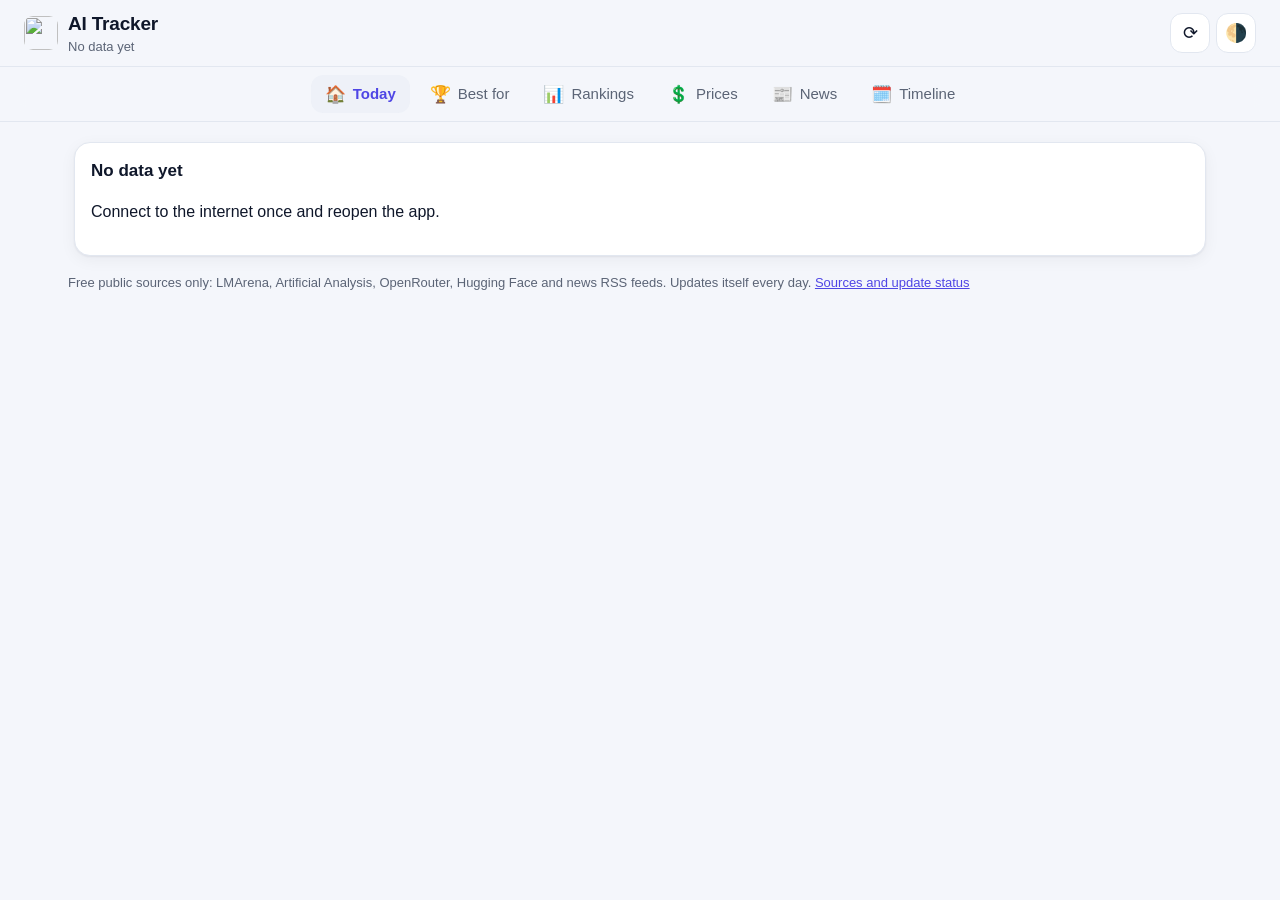
==== index.html @ 196c412e "Add the AI tracker app" ====
<!doctype html>
<html lang="en">
<head>
<meta charset="utf-8">
<meta name="viewport" content="width=device-width, initial-scale=1, viewport-fit=cover">
<title>AI Tracker: best AI models, rankings, prices and news</title>
<meta name="description" content="Which AI models exist, the best one for each job, leaderboards, prices and news. Updates itself every day.">
<meta name="theme-color" content="#0b1220" media="(prefers-color-scheme: dark)">
<meta name="theme-color" content="#f5f7fb" media="(prefers-color-scheme: light)">
<meta name="apple-mobile-web-app-capable" content="yes">
<meta name="mobile-web-app-capable" content="yes">
<meta name="apple-mobile-web-app-status-bar-style" content="black-translucent">
<meta name="apple-mobile-web-app-title" content="AI Tracker">
<link rel="manifest" href="manifest.webmanifest">
<link rel="icon" type="image/png" sizes="192x192" href="icons/icon-192.png">
<link rel="apple-touch-icon" href="icons/icon-180.png">
<link rel="stylesheet" href="app.css">
</head>
<body>
<a class="skip" href="#main">Skip to content</a>
<header class="top">
  <div class="brand">
    <img src="icons/icon-192.png" alt="" width="34" height="34">
    <div>
      <h1>AI Tracker</h1>
      <p class="stamp" id="stamp" aria-live="polite">Loading…</p>
    </div>
  </div>
  <div class="actions">
    <button id="refresh" class="icon-btn" type="button" aria-label="Check for new data" title="Check for new data">⟳</button>
    <button id="theme" class="icon-btn" type="button" aria-label="Switch light or dark" title="Light / dark">🌗</button>
  </div>
</header>
<nav class="tabs" id="tabs" aria-label="Sections">
  <button type="button" data-tab="today" aria-current="page"><span class="ti">🏠</span><span>Today</span></button>
  <button type="button" data-tab="best"><span class="ti">🏆</span><span>Best for</span></button>
  <button type="button" data-tab="ranks"><span class="ti">📊</span><span>Rankings</span></button>
  <button type="button" data-tab="prices"><span class="ti">💲</span><span>Prices</span></button>
  <button type="button" data-tab="news"><span class="ti">📰</span><span>News</span></button>
  <button type="button" data-tab="timeline"><span class="ti">🗓️</span><span>Timeline</span></button>
</nav>
<main id="main" tabindex="-1">
  <section id="view" class="view"><p class="muted pad">Loading…</p></section>
</main>
<footer class="foot">
  <p>Free public sources only: LMArena, Artificial Analysis, OpenRouter, Hugging Face and news RSS feeds. Updates itself every day. <button type="button" class="linkish" data-tab="sources">Sources and update status</button></p>
</footer>
<div id="offline" class="offline" hidden>Offline. Showing the last saved copy.</div>
<script src="data/data.js"></script>
<script src="app.js"></script>
</body>
</html>
---- app.css ----
:root{
  --bg:#f4f6fb;--card:#ffffff;--card2:#f0f3f9;--text:#0f172a;--muted:#5b6476;--line:#e2e7f0;
  --accent:#4f46e5;--accent2:#0ea5a4;--good:#15803d;--warn:#b45309;--bar:#c7d2fe;--chip:#eef1f8;
  --shadow:0 1px 2px rgba(15,23,42,.06),0 4px 16px rgba(15,23,42,.05);
  --radius:16px;--navh:64px;
}
:root[data-theme="dark"]{
  --bg:#0b1220;--card:#121a2b;--card2:#18223a;--text:#e8edf7;--muted:#9aa6bf;--line:#243049;
  --accent:#8b8cff;--accent2:#2dd4bf;--good:#4ade80;--warn:#fbbf24;--bar:#3b3f8f;--chip:#1c2742;
  --shadow:0 1px 2px rgba(0,0,0,.3);
}
@media (prefers-color-scheme: dark){
  :root:not([data-theme="light"]){
    --bg:#0b1220;--card:#121a2b;--card2:#18223a;--text:#e8edf7;--muted:#9aa6bf;--line:#243049;
    --accent:#8b8cff;--accent2:#2dd4bf;--good:#4ade80;--warn:#fbbf24;--bar:#3b3f8f;--chip:#1c2742;
    --shadow:0 1px 2px rgba(0,0,0,.3);
  }
}
*{box-sizing:border-box}
html{-webkit-text-size-adjust:100%}
body{margin:0;background:var(--bg);color:var(--text);font:16px/1.45 -apple-system,BlinkMacSystemFont,"Segoe UI",Roboto,"Helvetica Neue",Arial,sans-serif;
  padding-bottom:calc(var(--navh) + env(safe-area-inset-bottom) + 12px)}
a{color:var(--accent);text-decoration:none}
a:hover{text-decoration:underline}
button{font:inherit;color:inherit}
:focus-visible{outline:3px solid var(--accent);outline-offset:2px;border-radius:8px}
.skip{position:absolute;left:-999px;top:0}
.skip:focus{left:8px;top:8px;background:var(--card);padding:8px 12px;z-index:50}
.muted{color:var(--muted)}
.pad{padding:16px}
.top{position:sticky;top:0;z-index:20;display:flex;align-items:center;justify-content:space-between;gap:12px;
  padding:calc(10px + env(safe-area-inset-top)) 16px 10px;background:color-mix(in srgb,var(--bg) 88%,transparent);
  backdrop-filter:saturate(1.4) blur(12px);-webkit-backdrop-filter:saturate(1.4) blur(12px);border-bottom:1px solid var(--line)}
.brand{display:flex;align-items:center;gap:10px;min-width:0}
.brand img{border-radius:9px;flex:none}
.brand h1{font-size:19px;margin:0;letter-spacing:-.01em}
.stamp{margin:0;font-size:13px;color:var(--muted);white-space:nowrap;overflow:hidden;text-overflow:ellipsis}
.stamp .dot{display:inline-block;width:8px;height:8px;border-radius:50%;background:var(--good);margin-right:6px;vertical-align:1px}
.stamp .dot.old{background:var(--warn)}
.actions{display:flex;gap:6px}
.icon-btn{width:40px;height:40px;border-radius:12px;border:1px solid var(--line);background:var(--card);cursor:pointer;font-size:18px}
.icon-btn.spin{animation:spin 1s linear infinite}
@keyframes spin{to{transform:rotate(360deg)}}
.tabs{position:fixed;left:0;right:0;bottom:0;z-index:30;display:grid;grid-template-columns:repeat(6,1fr);
  background:var(--card);border-top:1px solid var(--line);padding:4px 4px calc(4px + env(safe-area-inset-bottom))}
.tabs button{border:0;background:none;display:flex;flex-direction:column;align-items:center;gap:2px;padding:6px 2px;border-radius:12px;
  font-size:11px;color:var(--muted);cursor:pointer;min-height:52px}
.tabs .ti{font-size:20px;line-height:1}
.tabs button[aria-current="page"]{color:var(--accent);background:var(--chip);font-weight:600}
main{max-width:1180px;margin:0 auto;padding:14px 14px 0}
main:focus{outline:none}
.view h2{font-size:22px;margin:6px 2px 4px;letter-spacing:-.01em}
.view .sub{margin:0 2px 14px;color:var(--muted);font-size:14px}
.grid{display:grid;gap:14px;grid-template-columns:1fr}
.card{background:var(--card);border:1px solid var(--line);border-radius:var(--radius);padding:16px;box-shadow:var(--shadow);min-width:0}
.card h3{margin:0 0 10px;font-size:17px}
.card .meta{font-size:12.5px;color:var(--muted);margin-top:10px}
.hero{background:linear-gradient(135deg,color-mix(in srgb,var(--accent) 16%,var(--card)),color-mix(in srgb,var(--accent2) 12%,var(--card)));}
.hero h3{font-size:19px}
.wk{list-style:none;margin:0;padding:0;display:grid;gap:10px}
.wk li{display:flex;gap:10px;align-items:flex-start}
.wk .tag{flex:none;font-size:11px;font-weight:700;text-transform:uppercase;letter-spacing:.04em;padding:3px 7px;border-radius:999px;background:var(--chip);color:var(--muted);margin-top:2px;min-width:52px;text-align:center}
.wk .tag.new{background:color-mix(in srgb,var(--accent2) 22%,var(--card));color:var(--text)}
.wk .tag.rank{background:color-mix(in srgb,var(--warn) 25%,var(--card));color:var(--text)}
.wk .tag.lead{background:color-mix(in srgb,var(--accent) 22%,var(--card));color:var(--text)}
.wk .d{color:var(--muted);font-size:12.5px;white-space:nowrap}
.pick{display:flex;flex-direction:column;gap:6px}
.pick .lab{font-size:13px;color:var(--muted);text-transform:uppercase;letter-spacing:.04em;font-weight:600}
.pick .name{font-size:21px;font-weight:700;letter-spacing:-.01em;line-height:1.2}
.pick .who{font-size:13px;color:var(--muted)}
.pick .why{font-size:14.5px}
.pill{display:inline-block;font-size:11.5px;font-weight:600;padding:2px 8px;border-radius:999px;background:var(--chip);color:var(--muted);vertical-align:2px;margin-left:6px}
.pill.close{background:color-mix(in srgb,var(--warn) 22%,var(--card));color:var(--text)}
.pill.open{background:color-mix(in srgb,var(--good) 20%,var(--card));color:var(--text)}
.ru{margin:6px 0 0;padding:0;list-style:none;font-size:14px;border-top:1px dashed var(--line);padding-top:8px}
.ru li{display:flex;justify-content:space-between;gap:10px;padding:2px 0}
.ru li span:last-child{color:var(--muted);white-space:nowrap}
.mini{display:grid;gap:8px;grid-template-columns:1fr}
.mini a,.mini div.m{display:flex;align-items:center;gap:10px;padding:10px 12px;border-radius:12px;background:var(--card2);color:var(--text)}
.mini .e{font-size:20px;flex:none}
.mini .l{font-size:12.5px;color:var(--muted)}
.mini .n{font-weight:650}
.chips{display:flex;gap:8px;overflow-x:auto;padding:2px 2px 12px;scrollbar-width:none;-webkit-overflow-scrolling:touch}
.chips::-webkit-scrollbar{display:none}
.chip{flex:none;border:1px solid var(--line);background:var(--card);border-radius:999px;padding:8px 14px;font-size:14px;cursor:pointer;white-space:nowrap}
.chip[aria-pressed="true"]{background:var(--accent);border-color:var(--accent);color:#fff}
.board{list-style:none;margin:0;padding:0}
.board li{display:grid;grid-template-columns:28px 1fr auto;gap:10px;align-items:center;padding:9px 0;border-bottom:1px solid var(--line)}
.board li:last-child{border-bottom:0}
.board .r{font-weight:700;color:var(--muted);text-align:center}
.board li:nth-child(1) .r{color:#d4a017}.board li:nth-child(2) .r{color:#9ca3af}.board li:nth-child(3) .r{color:#b87333}
.board .nm{min-width:0}
.board .nm b{display:block;font-weight:650;overflow:hidden;text-overflow:ellipsis;white-space:nowrap}
.board .nm small{color:var(--muted);font-size:12.5px}
.board .bar{height:6px;border-radius:6px;background:var(--bar);margin-top:5px}
.board .bar i{display:block;height:100%;border-radius:6px;background:linear-gradient(90deg,var(--accent),var(--accent2))}
.board .sc{font-variant-numeric:tabular-nums;font-weight:700;text-align:right}
.board .sc small{display:block;font-weight:400;color:var(--muted);font-size:11.5px}
.tablewrap{overflow-x:auto;-webkit-overflow-scrolling:touch;margin:0 -4px}
table{width:100%;border-collapse:collapse;font-size:14px;font-variant-numeric:tabular-nums}
th,td{padding:9px 8px;text-align:left;border-bottom:1px solid var(--line);vertical-align:middle}
th{font-size:12px;text-transform:uppercase;letter-spacing:.04em;color:var(--muted);font-weight:600;white-space:nowrap}
th button{border:0;background:none;padding:0;cursor:pointer;text-transform:inherit;letter-spacing:inherit;font-weight:inherit;color:inherit}
th button[aria-sort]::after{content:" ↓"}
td.num,th.num{text-align:right;white-space:nowrap}
td b{font-weight:650}
td small{color:var(--muted);display:block;font-size:12px}
.controls{display:flex;flex-wrap:wrap;gap:10px;align-items:center;margin-bottom:12px}
.search{flex:1 1 220px;min-width:0;padding:11px 14px;border-radius:12px;border:1px solid var(--line);background:var(--card);color:var(--text);font-size:16px}
.toggle{display:flex;align-items:center;gap:8px;font-size:14px;color:var(--muted)}
.toggle input{width:18px;height:18px;accent-color:var(--accent)}
.news{list-style:none;margin:0;padding:0}
.news li{padding:12px 0;border-bottom:1px solid var(--line)}
.news li:last-child{border-bottom:0}
.news a.t{font-weight:650;color:var(--text);display:block;line-height:1.3}
.news .x{font-size:14px;color:var(--muted);margin:4px 0 0;display:-webkit-box;-webkit-line-clamp:2;-webkit-box-orient:vertical;overflow:hidden}
.news .s{font-size:12.5px;color:var(--muted);margin-top:4px}
.src{display:inline-block;font-weight:700;color:var(--accent2)}
.tl{list-style:none;margin:0;padding:0;position:relative}
.tl .mo{font-size:13px;font-weight:700;text-transform:uppercase;letter-spacing:.05em;color:var(--muted);margin:14px 0 6px}
.tl .it{display:grid;grid-template-columns:62px 1fr auto;gap:10px;align-items:baseline;padding:8px 0;border-bottom:1px solid var(--line)}
.tl .it .d{color:var(--muted);font-size:13px;font-variant-numeric:tabular-nums}
.tl .it .p{color:var(--muted);font-size:13px;white-space:nowrap;text-align:right}
.labs{display:grid;gap:8px}
.labs .row{display:grid;grid-template-columns:1fr auto;gap:8px;padding:10px 12px;border-radius:12px;background:var(--card2)}
.labs .row b{display:block}
.labs .row small{color:var(--muted);font-size:12.5px}
.labs .rk{font-weight:700;font-size:15px;text-align:right}
.labs .rk small{display:block;font-weight:400}
.status{list-style:none;margin:0;padding:0}
.status li{display:flex;justify-content:space-between;gap:10px;padding:9px 0;border-bottom:1px solid var(--line);font-size:14.5px}
.ok{color:var(--good)}.bad{color:var(--warn)}
.foot{max-width:1180px;margin:18px auto 0;padding:0 18px;color:var(--muted);font-size:13px}
.linkish{border:0;background:none;color:var(--accent);padding:0;cursor:pointer;text-decoration:underline}
.offline{position:fixed;left:50%;transform:translateX(-50%);bottom:calc(var(--navh) + env(safe-area-inset-bottom) + 14px);background:var(--text);color:var(--bg);padding:8px 14px;border-radius:999px;font-size:13px;z-index:40}
.more{display:block;width:100%;margin-top:10px;padding:10px;border-radius:12px;border:1px solid var(--line);background:var(--card2);cursor:pointer;font-weight:600}
@media (min-width:760px){
  body{padding-bottom:0}
  .top{padding-left:24px;padding-right:24px}
  .tabs{position:sticky;top:calc(61px + env(safe-area-inset-top));bottom:auto;display:flex;justify-content:center;gap:6px;border-top:0;border-bottom:1px solid var(--line);
    background:color-mix(in srgb,var(--bg) 88%,transparent);backdrop-filter:blur(12px);-webkit-backdrop-filter:blur(12px);padding:8px 12px}
  .tabs button{flex-direction:row;gap:7px;font-size:15px;padding:8px 14px;min-height:0}
  .tabs .ti{font-size:17px}
  main{padding:20px 24px 0}
  .grid.two{grid-template-columns:1fr 1fr}
  .grid.three{grid-template-columns:repeat(2,1fr)}
  .mini{grid-template-columns:1fr 1fr}
  .span2{grid-column:1/-1}
  .offline{bottom:20px}
}
@media (min-width:1100px){
  .grid.three{grid-template-columns:repeat(3,1fr)}
  .mini{grid-template-columns:1fr 1fr 1fr}
}
@media (prefers-reduced-motion:reduce){*{animation:none!important;transition:none!important}}
.sm{display:none}
@media (max-width:560px){
  .sm{display:table-cell}.lg{display:none}
  table{font-size:13.5px}
  th,td{padding:8px 5px}
}
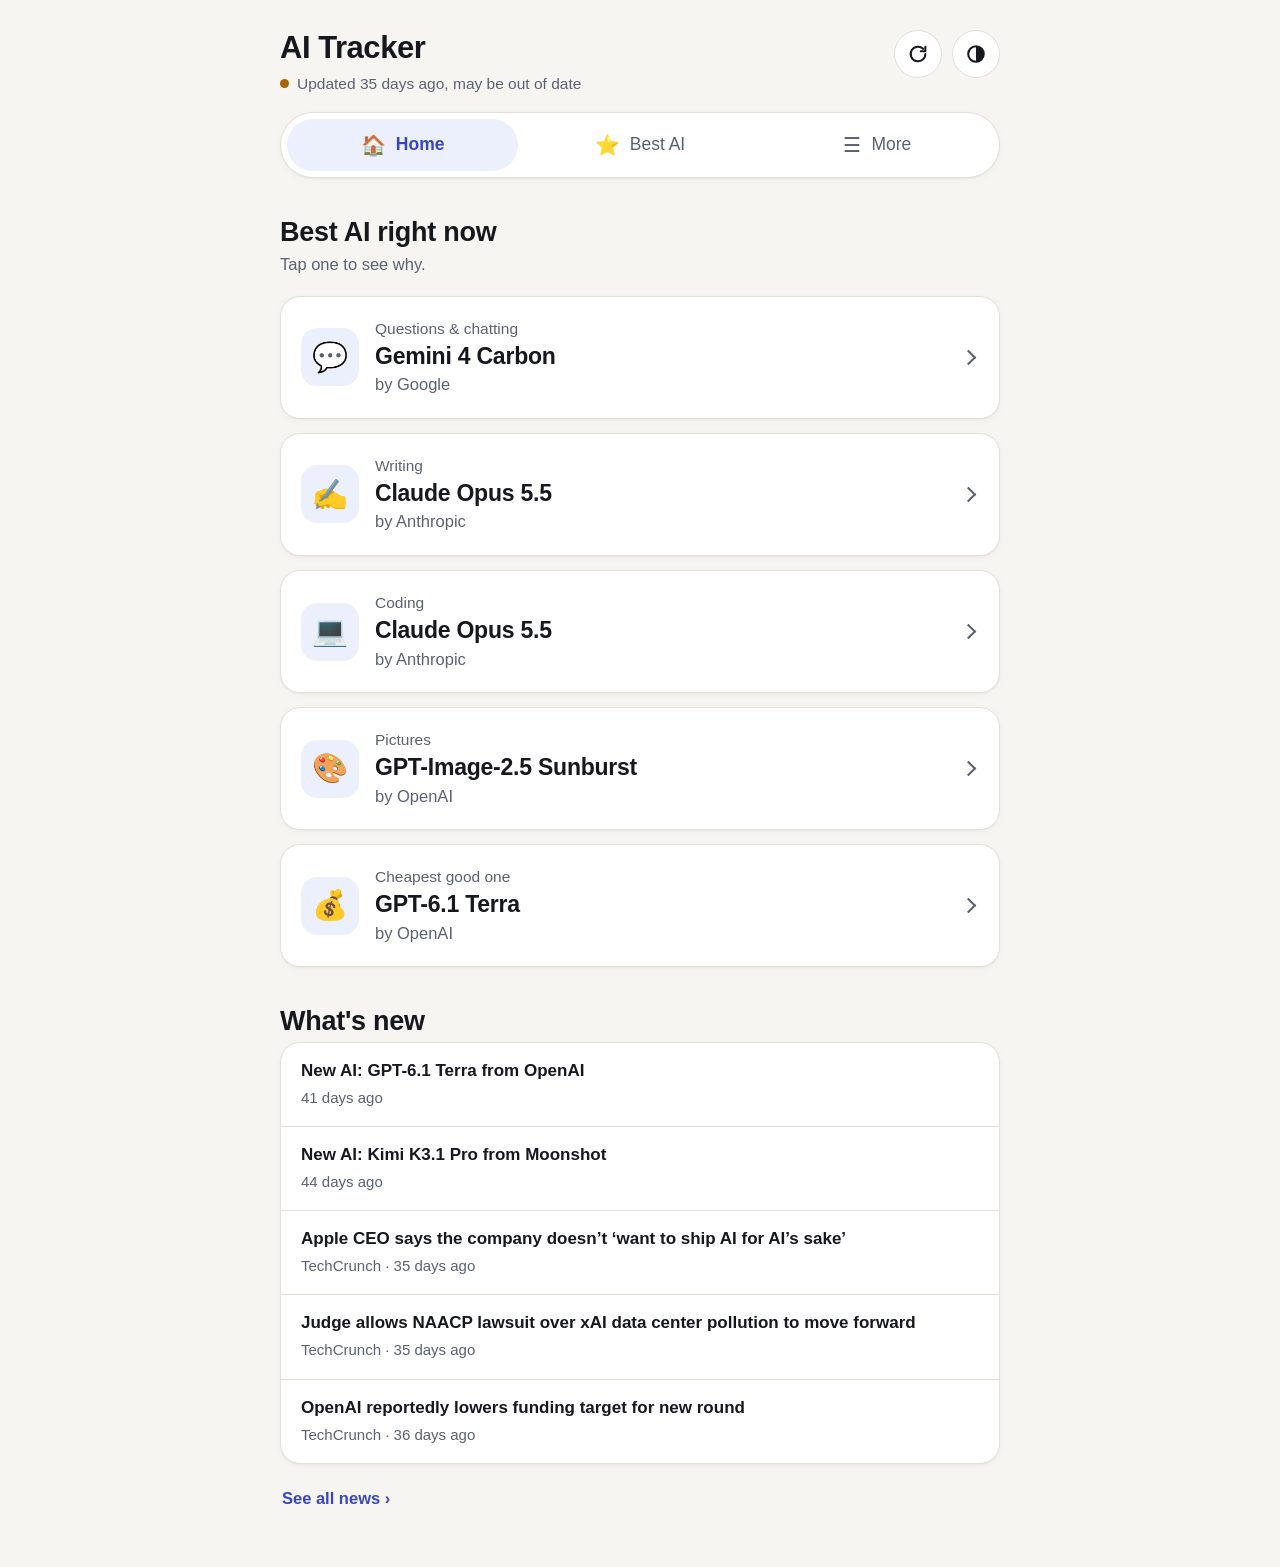
==== commit 19a57969: "Simpler design (written by Claude Opus 5.5)" ====
--- a/index.html
+++ b/index.html
@@ -3,13 +3,13 @@
 <head>
 <meta charset="utf-8">
 <meta name="viewport" content="width=device-width, initial-scale=1, viewport-fit=cover">
-<title>AI Tracker: best AI models, rankings, prices and news</title>
-<meta name="description" content="Which AI models exist, the best one for each job, leaderboards, prices and news. Updates itself every day.">
-<meta name="theme-color" content="#0b1220" media="(prefers-color-scheme: dark)">
-<meta name="theme-color" content="#f5f7fb" media="(prefers-color-scheme: light)">
+<title>AI Tracker: the best AI for each job, kept up to date</title>
+<meta name="description" content="Which AI is best for each job, what's new, prices and news, in plain English. Updates itself every day.">
+<meta name="theme-color" content="#0f131a" media="(prefers-color-scheme: dark)">
+<meta name="theme-color" content="#f6f5f1" media="(prefers-color-scheme: light)">
 <meta name="apple-mobile-web-app-capable" content="yes">
 <meta name="mobile-web-app-capable" content="yes">
-<meta name="apple-mobile-web-app-status-bar-style" content="black-translucent">
+<meta name="apple-mobile-web-app-status-bar-style" content="default">
 <meta name="apple-mobile-web-app-title" content="AI Tracker">
 <link rel="manifest" href="manifest.webmanifest">
 <link rel="icon" type="image/png" sizes="192x192" href="icons/icon-192.png">
@@ -18,34 +18,27 @@
 </head>
 <body>
 <a class="skip" href="#main">Skip to content</a>
-<header class="top">
-  <div class="brand">
-    <img src="icons/icon-192.png" alt="" width="34" height="34">
-    <div>
-      <h1>AI Tracker</h1>
-      <p class="stamp" id="stamp" aria-live="polite">Loading…</p>
-    </div>
+<header class="top page">
+  <div class="title">
+    <h1>AI Tracker</h1>
+    <p class="stamp" id="stamp" aria-live="polite">Loading…</p>
   </div>
   <div class="actions">
-    <button id="refresh" class="icon-btn" type="button" aria-label="Check for new data" title="Check for new data">⟳</button>
-    <button id="theme" class="icon-btn" type="button" aria-label="Switch light or dark" title="Light / dark">🌗</button>
+    <button id="refresh" class="icon-btn" type="button" aria-label="Check for new data" title="Check for new data"><span aria-hidden="true"><svg width="22" height="22" viewBox="0 0 24 24" fill="none" stroke="currentColor" stroke-width="2.2" stroke-linecap="round" stroke-linejoin="round"><path d="M20 12a8 8 0 1 1-2.34-5.66"/><path d="M20 4v5h-5"/></svg></span></button>
+    <button id="theme" class="icon-btn" type="button" aria-label="Switch between light and dark" title="Light / dark"><span aria-hidden="true"><svg width="22" height="22" viewBox="0 0 24 24"><circle cx="12" cy="12" r="8.5" fill="none" stroke="currentColor" stroke-width="2.2"/><path d="M12 3.5a8.5 8.5 0 0 1 0 17z" fill="currentColor"/></svg></span></button>
   </div>
 </header>
-<nav class="tabs" id="tabs" aria-label="Sections">
-  <button type="button" data-tab="today" aria-current="page"><span class="ti">🏠</span><span>Today</span></button>
-  <button type="button" data-tab="best"><span class="ti">🏆</span><span>Best for</span></button>
-  <button type="button" data-tab="ranks"><span class="ti">📊</span><span>Rankings</span></button>
-  <button type="button" data-tab="prices"><span class="ti">💲</span><span>Prices</span></button>
-  <button type="button" data-tab="news"><span class="ti">📰</span><span>News</span></button>
-  <button type="button" data-tab="timeline"><span class="ti">🗓️</span><span>Timeline</span></button>
+<nav class="tabs" id="tabs" aria-label="Main">
+  <div class="pill">
+    <button type="button" data-tab="today" aria-current="page"><span class="ti" aria-hidden="true">🏠</span><span>Home</span></button>
+    <button type="button" data-tab="best"><span class="ti" aria-hidden="true">⭐</span><span>Best AI</span></button>
+    <button type="button" data-tab="more"><span class="ti" aria-hidden="true">☰</span><span>More</span></button>
+  </div>
 </nav>
-<main id="main" tabindex="-1">
-  <section id="view" class="view"><p class="muted pad">Loading…</p></section>
+<main id="main" class="page" tabindex="-1">
+  <div id="view" class="view"><p class="sub">Loading…</p></div>
 </main>
-<footer class="foot">
-  <p>Free public sources only: LMArena, Artificial Analysis, OpenRouter, Hugging Face and news RSS feeds. Updates itself every day. <button type="button" class="linkish" data-tab="sources">Sources and update status</button></p>
-</footer>
-<div id="offline" class="offline" hidden>Offline. Showing the last saved copy.</div>
+<div id="offline" class="offline" role="status" hidden>You're offline. Showing the last saved copy.</div>
 <script src="data/data.js"></script>
 <script src="app.js"></script>
 </body>
--- a/app.css
+++ b/app.css
@@ -1,161 +1,149 @@
+/* AI Tracker, simple look: one calm column, big cards that open with a tap.
+   Phone: tabs in a bar at the bottom. Tablet and wider: tabs in one row at the top. */
 :root{
-  --bg:#f4f6fb;--card:#ffffff;--card2:#f0f3f9;--text:#0f172a;--muted:#5b6476;--line:#e2e7f0;
-  --accent:#4f46e5;--accent2:#0ea5a4;--good:#15803d;--warn:#b45309;--bar:#c7d2fe;--chip:#eef1f8;
-  --shadow:0 1px 2px rgba(15,23,42,.06),0 4px 16px rgba(15,23,42,.05);
-  --radius:16px;--navh:64px;
-}
-:root[data-theme="dark"]{
-  --bg:#0b1220;--card:#121a2b;--card2:#18223a;--text:#e8edf7;--muted:#9aa6bf;--line:#243049;
-  --accent:#8b8cff;--accent2:#2dd4bf;--good:#4ade80;--warn:#fbbf24;--bar:#3b3f8f;--chip:#1c2742;
-  --shadow:0 1px 2px rgba(0,0,0,.3);
+  --bg:#f6f5f1;--card:#ffffff;--soft:#eceffc;--text:#16181d;--muted:#5b6170;--line:#e3e0d8;
+  --accent:#3846c4;--on-accent:#ffffff;--good:#2b8547;--warn:#a96300;
+  --shadow:0 1px 2px rgba(22,24,29,.04),0 2px 10px rgba(22,24,29,.03);
+  --r:20px;--nav:74px;
+  color-scheme:light;
 }
 @media (prefers-color-scheme: dark){
   :root:not([data-theme="light"]){
-    --bg:#0b1220;--card:#121a2b;--card2:#18223a;--text:#e8edf7;--muted:#9aa6bf;--line:#243049;
-    --accent:#8b8cff;--accent2:#2dd4bf;--good:#4ade80;--warn:#fbbf24;--bar:#3b3f8f;--chip:#1c2742;
-    --shadow:0 1px 2px rgba(0,0,0,.3);
+    --bg:#0f131a;--card:#171c25;--soft:#20283b;--text:#eef1f6;--muted:#a3abbb;--line:#29303c;
+    --accent:#9ba6ff;--on-accent:#0f131a;--good:#62d283;--warn:#f0b54a;--shadow:none;
+    color-scheme:dark;
   }
 }
+:root[data-theme="dark"]{
+  --bg:#0f131a;--card:#171c25;--soft:#20283b;--text:#eef1f6;--muted:#a3abbb;--line:#29303c;
+  --accent:#9ba6ff;--on-accent:#0f131a;--good:#62d283;--warn:#f0b54a;--shadow:none;
+  color-scheme:dark;
+}
+
 *{box-sizing:border-box}
 html{-webkit-text-size-adjust:100%}
-body{margin:0;background:var(--bg);color:var(--text);font:16px/1.45 -apple-system,BlinkMacSystemFont,"Segoe UI",Roboto,"Helvetica Neue",Arial,sans-serif;
-  padding-bottom:calc(var(--navh) + env(safe-area-inset-bottom) + 12px)}
-a{color:var(--accent);text-decoration:none}
-a:hover{text-decoration:underline}
+body{margin:0;background:var(--bg);color:var(--text);
+  font:17px/1.55 -apple-system,BlinkMacSystemFont,"Segoe UI",Roboto,"Helvetica Neue",Arial,sans-serif;
+  padding-bottom:calc(var(--nav) + env(safe-area-inset-bottom,0px) + 24px);overflow-x:hidden}
+a{color:var(--accent)}
 button{font:inherit;color:inherit}
-:focus-visible{outline:3px solid var(--accent);outline-offset:2px;border-radius:8px}
+:focus-visible{outline:3px solid var(--accent);outline-offset:3px;border-radius:10px}
 .skip{position:absolute;left:-999px;top:0}
-.skip:focus{left:8px;top:8px;background:var(--card);padding:8px 12px;z-index:50}
-.muted{color:var(--muted)}
-.pad{padding:16px}
-.top{position:sticky;top:0;z-index:20;display:flex;align-items:center;justify-content:space-between;gap:12px;
-  padding:calc(10px + env(safe-area-inset-top)) 16px 10px;background:color-mix(in srgb,var(--bg) 88%,transparent);
-  backdrop-filter:saturate(1.4) blur(12px);-webkit-backdrop-filter:saturate(1.4) blur(12px);border-bottom:1px solid var(--line)}
-.brand{display:flex;align-items:center;gap:10px;min-width:0}
-.brand img{border-radius:9px;flex:none}
-.brand h1{font-size:19px;margin:0;letter-spacing:-.01em}
-.stamp{margin:0;font-size:13px;color:var(--muted);white-space:nowrap;overflow:hidden;text-overflow:ellipsis}
-.stamp .dot{display:inline-block;width:8px;height:8px;border-radius:50%;background:var(--good);margin-right:6px;vertical-align:1px}
+.skip:focus{left:12px;top:12px;background:var(--card);padding:10px 14px;z-index:60}
+
+.page{max-width:760px;margin:0 auto;
+  padding-left:max(20px,env(safe-area-inset-left,0px));padding-right:max(20px,env(safe-area-inset-right,0px))}
+
+/* header */
+.top{display:flex;align-items:flex-start;justify-content:space-between;gap:16px;
+  padding-top:calc(22px + env(safe-area-inset-top,0px));padding-bottom:4px}
+.title{min-width:0}
+.top h1{margin:0;font-size:31px;line-height:1.15;font-weight:800;letter-spacing:-.015em}
+.stamp{margin:6px 0 0;font-size:15.5px;color:var(--muted)}
+.stamp .dot{display:inline-block;width:9px;height:9px;border-radius:50%;background:var(--good);margin-right:8px;vertical-align:1px}
 .stamp .dot.old{background:var(--warn)}
-.actions{display:flex;gap:6px}
-.icon-btn{width:40px;height:40px;border-radius:12px;border:1px solid var(--line);background:var(--card);cursor:pointer;font-size:18px}
-.icon-btn.spin{animation:spin 1s linear infinite}
+.actions{display:flex;gap:10px;flex:none}
+.icon-btn{width:48px;height:48px;border-radius:50%;border:1px solid var(--line);background:var(--card);cursor:pointer;
+  font-size:21px;line-height:1;display:grid;place-items:center;padding:0}
+.icon-btn.spin span{display:inline-block;animation:spin 1s linear infinite;transform-origin:50% 50%}
 @keyframes spin{to{transform:rotate(360deg)}}
-.tabs{position:fixed;left:0;right:0;bottom:0;z-index:30;display:grid;grid-template-columns:repeat(6,1fr);
-  background:var(--card);border-top:1px solid var(--line);padding:4px 4px calc(4px + env(safe-area-inset-bottom))}
-.tabs button{border:0;background:none;display:flex;flex-direction:column;align-items:center;gap:2px;padding:6px 2px;border-radius:12px;
-  font-size:11px;color:var(--muted);cursor:pointer;min-height:52px}
-.tabs .ti{font-size:20px;line-height:1}
-.tabs button[aria-current="page"]{color:var(--accent);background:var(--chip);font-weight:600}
-main{max-width:1180px;margin:0 auto;padding:14px 14px 0}
+
+/* tabs: bottom bar on phone */
+.tabs{position:fixed;left:0;right:0;bottom:0;z-index:30;background:var(--card);border-top:1px solid var(--line);
+  padding:6px max(8px,env(safe-area-inset-right,0px)) calc(6px + env(safe-area-inset-bottom,0px)) max(8px,env(safe-area-inset-left,0px))}
+.tabs .pill{display:grid;grid-template-columns:repeat(3,1fr);gap:6px;max-width:560px;margin:0 auto}
+.tabs button{border:0;background:none;cursor:pointer;color:var(--muted);border-radius:16px;min-height:60px;
+  display:flex;flex-direction:column;align-items:center;justify-content:center;gap:3px;font-size:15px;padding:6px 4px}
+.tabs .ti{font-size:23px;line-height:1}
+.tabs button[aria-current="page"]{background:var(--soft);color:var(--accent);font-weight:700}
+
+/* content */
 main:focus{outline:none}
-.view h2{font-size:22px;margin:6px 2px 4px;letter-spacing:-.01em}
-.view .sub{margin:0 2px 14px;color:var(--muted);font-size:14px}
-.grid{display:grid;gap:14px;grid-template-columns:1fr}
-.card{background:var(--card);border:1px solid var(--line);border-radius:var(--radius);padding:16px;box-shadow:var(--shadow);min-width:0}
-.card h3{margin:0 0 10px;font-size:17px}
-.card .meta{font-size:12.5px;color:var(--muted);margin-top:10px}
-.hero{background:linear-gradient(135deg,color-mix(in srgb,var(--accent) 16%,var(--card)),color-mix(in srgb,var(--accent2) 12%,var(--card)));}
-.hero h3{font-size:19px}
-.wk{list-style:none;margin:0;padding:0;display:grid;gap:10px}
-.wk li{display:flex;gap:10px;align-items:flex-start}
-.wk .tag{flex:none;font-size:11px;font-weight:700;text-transform:uppercase;letter-spacing:.04em;padding:3px 7px;border-radius:999px;background:var(--chip);color:var(--muted);margin-top:2px;min-width:52px;text-align:center}
-.wk .tag.new{background:color-mix(in srgb,var(--accent2) 22%,var(--card));color:var(--text)}
-.wk .tag.rank{background:color-mix(in srgb,var(--warn) 25%,var(--card));color:var(--text)}
-.wk .tag.lead{background:color-mix(in srgb,var(--accent) 22%,var(--card));color:var(--text)}
-.wk .d{color:var(--muted);font-size:12.5px;white-space:nowrap}
-.pick{display:flex;flex-direction:column;gap:6px}
-.pick .lab{font-size:13px;color:var(--muted);text-transform:uppercase;letter-spacing:.04em;font-weight:600}
-.pick .name{font-size:21px;font-weight:700;letter-spacing:-.01em;line-height:1.2}
-.pick .who{font-size:13px;color:var(--muted)}
-.pick .why{font-size:14.5px}
-.pill{display:inline-block;font-size:11.5px;font-weight:600;padding:2px 8px;border-radius:999px;background:var(--chip);color:var(--muted);vertical-align:2px;margin-left:6px}
-.pill.close{background:color-mix(in srgb,var(--warn) 22%,var(--card));color:var(--text)}
-.pill.open{background:color-mix(in srgb,var(--good) 20%,var(--card));color:var(--text)}
-.ru{margin:6px 0 0;padding:0;list-style:none;font-size:14px;border-top:1px dashed var(--line);padding-top:8px}
-.ru li{display:flex;justify-content:space-between;gap:10px;padding:2px 0}
-.ru li span:last-child{color:var(--muted);white-space:nowrap}
-.mini{display:grid;gap:8px;grid-template-columns:1fr}
-.mini a,.mini div.m{display:flex;align-items:center;gap:10px;padding:10px 12px;border-radius:12px;background:var(--card2);color:var(--text)}
-.mini .e{font-size:20px;flex:none}
-.mini .l{font-size:12.5px;color:var(--muted)}
-.mini .n{font-weight:650}
-.chips{display:flex;gap:8px;overflow-x:auto;padding:2px 2px 12px;scrollbar-width:none;-webkit-overflow-scrolling:touch}
-.chips::-webkit-scrollbar{display:none}
-.chip{flex:none;border:1px solid var(--line);background:var(--card);border-radius:999px;padding:8px 14px;font-size:14px;cursor:pointer;white-space:nowrap}
-.chip[aria-pressed="true"]{background:var(--accent);border-color:var(--accent);color:#fff}
-.board{list-style:none;margin:0;padding:0}
-.board li{display:grid;grid-template-columns:28px 1fr auto;gap:10px;align-items:center;padding:9px 0;border-bottom:1px solid var(--line)}
-.board li:last-child{border-bottom:0}
-.board .r{font-weight:700;color:var(--muted);text-align:center}
-.board li:nth-child(1) .r{color:#d4a017}.board li:nth-child(2) .r{color:#9ca3af}.board li:nth-child(3) .r{color:#b87333}
-.board .nm{min-width:0}
-.board .nm b{display:block;font-weight:650;overflow:hidden;text-overflow:ellipsis;white-space:nowrap}
-.board .nm small{color:var(--muted);font-size:12.5px}
-.board .bar{height:6px;border-radius:6px;background:var(--bar);margin-top:5px}
-.board .bar i{display:block;height:100%;border-radius:6px;background:linear-gradient(90deg,var(--accent),var(--accent2))}
-.board .sc{font-variant-numeric:tabular-nums;font-weight:700;text-align:right}
-.board .sc small{display:block;font-weight:400;color:var(--muted);font-size:11.5px}
-.tablewrap{overflow-x:auto;-webkit-overflow-scrolling:touch;margin:0 -4px}
-table{width:100%;border-collapse:collapse;font-size:14px;font-variant-numeric:tabular-nums}
-th,td{padding:9px 8px;text-align:left;border-bottom:1px solid var(--line);vertical-align:middle}
-th{font-size:12px;text-transform:uppercase;letter-spacing:.04em;color:var(--muted);font-weight:600;white-space:nowrap}
-th button{border:0;background:none;padding:0;cursor:pointer;text-transform:inherit;letter-spacing:inherit;font-weight:inherit;color:inherit}
-th button[aria-sort]::after{content:" ↓"}
-td.num,th.num{text-align:right;white-space:nowrap}
-td b{font-weight:650}
-td small{color:var(--muted);display:block;font-size:12px}
-.controls{display:flex;flex-wrap:wrap;gap:10px;align-items:center;margin-bottom:12px}
-.search{flex:1 1 220px;min-width:0;padding:11px 14px;border-radius:12px;border:1px solid var(--line);background:var(--card);color:var(--text);font-size:16px}
-.toggle{display:flex;align-items:center;gap:8px;font-size:14px;color:var(--muted)}
-.toggle input{width:18px;height:18px;accent-color:var(--accent)}
-.news{list-style:none;margin:0;padding:0}
-.news li{padding:12px 0;border-bottom:1px solid var(--line)}
-.news li:last-child{border-bottom:0}
-.news a.t{font-weight:650;color:var(--text);display:block;line-height:1.3}
-.news .x{font-size:14px;color:var(--muted);margin:4px 0 0;display:-webkit-box;-webkit-line-clamp:2;-webkit-box-orient:vertical;overflow:hidden}
-.news .s{font-size:12.5px;color:var(--muted);margin-top:4px}
-.src{display:inline-block;font-weight:700;color:var(--accent2)}
-.tl{list-style:none;margin:0;padding:0;position:relative}
-.tl .mo{font-size:13px;font-weight:700;text-transform:uppercase;letter-spacing:.05em;color:var(--muted);margin:14px 0 6px}
-.tl .it{display:grid;grid-template-columns:62px 1fr auto;gap:10px;align-items:baseline;padding:8px 0;border-bottom:1px solid var(--line)}
-.tl .it .d{color:var(--muted);font-size:13px;font-variant-numeric:tabular-nums}
-.tl .it .p{color:var(--muted);font-size:13px;white-space:nowrap;text-align:right}
-.labs{display:grid;gap:8px}
-.labs .row{display:grid;grid-template-columns:1fr auto;gap:8px;padding:10px 12px;border-radius:12px;background:var(--card2)}
-.labs .row b{display:block}
-.labs .row small{color:var(--muted);font-size:12.5px}
-.labs .rk{font-weight:700;font-size:15px;text-align:right}
-.labs .rk small{display:block;font-weight:400}
-.status{list-style:none;margin:0;padding:0}
-.status li{display:flex;justify-content:space-between;gap:10px;padding:9px 0;border-bottom:1px solid var(--line);font-size:14.5px}
-.ok{color:var(--good)}.bad{color:var(--warn)}
-.foot{max-width:1180px;margin:18px auto 0;padding:0 18px;color:var(--muted);font-size:13px}
-.linkish{border:0;background:none;color:var(--accent);padding:0;cursor:pointer;text-decoration:underline}
-.offline{position:fixed;left:50%;transform:translateX(-50%);bottom:calc(var(--navh) + env(safe-area-inset-bottom) + 14px);background:var(--text);color:var(--bg);padding:8px 14px;border-radius:999px;font-size:13px;z-index:40}
-.more{display:block;width:100%;margin-top:10px;padding:10px;border-radius:12px;border:1px solid var(--line);background:var(--card2);cursor:pointer;font-weight:600}
-@media (min-width:760px){
-  body{padding-bottom:0}
-  .top{padding-left:24px;padding-right:24px}
-  .tabs{position:sticky;top:calc(61px + env(safe-area-inset-top));bottom:auto;display:flex;justify-content:center;gap:6px;border-top:0;border-bottom:1px solid var(--line);
-    background:color-mix(in srgb,var(--bg) 88%,transparent);backdrop-filter:blur(12px);-webkit-backdrop-filter:blur(12px);padding:8px 12px}
-  .tabs button{flex-direction:row;gap:7px;font-size:15px;padding:8px 14px;min-height:0}
-  .tabs .ti{font-size:17px}
-  main{padding:20px 24px 0}
-  .grid.two{grid-template-columns:1fr 1fr}
-  .grid.three{grid-template-columns:repeat(2,1fr)}
-  .mini{grid-template-columns:1fr 1fr}
-  .span2{grid-column:1/-1}
-  .offline{bottom:20px}
+.view h2{font-size:27px;line-height:1.2;font-weight:800;letter-spacing:-.01em;margin:38px 0 4px;text-wrap:balance}
+.view > h2:first-child{margin-top:26px}
+.sub{margin:0 0 18px;color:var(--muted);font-size:16.5px}
+.stack{display:grid;gap:14px}
+
+/* tap-to-open cards (Home and Best AI) */
+details.pick,details.sec{background:var(--card);border:1px solid var(--line);border-radius:var(--r);box-shadow:var(--shadow)}
+details > summary{list-style:none;cursor:pointer}
+details > summary::-webkit-details-marker{display:none}
+.pick > summary{display:grid;grid-template-columns:58px minmax(0,1fr) 22px;gap:16px;align-items:center;padding:20px}
+.ico{width:58px;height:58px;border-radius:16px;background:var(--soft);display:grid;place-items:center;font-size:29px;line-height:1}
+.pt{display:flex;flex-direction:column;min-width:0}
+.lab{font-size:15.5px;color:var(--muted)}
+.name{font-size:23px;line-height:1.2;font-weight:800;letter-spacing:-.01em;overflow-wrap:anywhere;margin:2px 0}
+.who{font-size:16.5px;color:var(--muted)}
+.chev{width:11px;height:11px;border-right:2.5px solid var(--muted);border-bottom:2.5px solid var(--muted);
+  transform:rotate(-45deg);justify-self:center;transition:transform .15s ease}
+details[open] > summary .chev{transform:rotate(45deg) translate(-2px,-2px)}
+.pick .body{padding:0 20px 20px 94px;color:var(--muted)}
+.pick .body p{margin:0 0 12px}
+.pick .body p:last-child{margin-bottom:0}
+.pick .body b{color:var(--text)}
+.src{font-size:15.5px}
+
+/* What's new lines */
+.lines{list-style:none;margin:0;padding:0;background:var(--card);border:1px solid var(--line);border-radius:var(--r);box-shadow:var(--shadow);overflow:hidden}
+.lines li + li{border-top:1px solid var(--line)}
+.lines a,.lines .nolink{display:block;padding:17px 20px;color:var(--text);text-decoration:none}
+.lines a:hover .lt{text-decoration:underline}
+.lt{display:block;font-weight:650;line-height:1.35;overflow-wrap:anywhere}
+.lm{display:block;font-size:15px;color:var(--muted);margin-top:3px}
+.golink{display:inline-block;margin-top:14px;font-weight:650;font-size:16.5px;padding:8px 2px;text-decoration:none}
+.golink:hover{text-decoration:underline}
+
+/* More: sections that open with a tap */
+details.sec{scroll-margin-top:16px}
+.sec > summary{display:grid;grid-template-columns:minmax(0,1fr) 22px;gap:14px;align-items:center;padding:22px 20px}
+.sec > summary b{display:block;font-size:20.5px;font-weight:800;letter-spacing:-.01em}
+.sec > summary small{display:block;font-size:16px;color:var(--muted);margin-top:2px}
+.sec .body{padding:0 20px 20px}
+.note{color:var(--muted);font-size:15.5px;margin:0 0 14px}
+.note.bad{color:var(--warn)}
+
+.rows{list-style:none;margin:0;padding:0}
+.rows li{display:flex;align-items:baseline;gap:14px;padding:14px 0}
+.rows li + li{border-top:1px solid var(--line)}
+.rk{flex:none;width:26px;font-weight:700;color:var(--muted);font-variant-numeric:tabular-nums}
+.rn{flex:1 1 auto;min-width:0}
+.rn b,.rn a{display:block;font-weight:650;color:var(--text);text-decoration:none;overflow-wrap:anywhere}
+.rn a:hover{text-decoration:underline}
+.rn small{display:block;font-size:15px;color:var(--muted)}
+.rn small a{display:inline;font-weight:400;color:var(--accent);text-decoration:underline}
+.icon-btn svg{display:block}
+.rv{flex:none;text-align:right;white-space:nowrap;font-variant-numeric:tabular-nums;font-weight:600}
+.rv.ok{color:var(--good)}.rv.bad{color:var(--warn)}
+
+.chips{display:flex;flex-wrap:wrap;gap:8px;margin:0 0 14px}
+.chip{min-height:44px;padding:8px 16px;border-radius:999px;border:1px solid var(--line);background:var(--bg);cursor:pointer;font-size:15.5px}
+.chip[aria-pressed="true"]{background:var(--accent);border-color:var(--accent);color:var(--on-accent);font-weight:650}
+.morebtn{display:block;width:100%;margin-top:12px;min-height:50px;border-radius:14px;border:1px solid var(--line);
+  background:var(--bg);cursor:pointer;font-weight:650;font-size:16px}
+.help p{margin:0 0 10px;color:var(--muted)}
+.help b{color:var(--text)}
+
+.offline{position:fixed;left:50%;transform:translateX(-50%);bottom:calc(var(--nav) + env(safe-area-inset-bottom,0px) + 16px);
+  background:var(--text);color:var(--bg);padding:10px 16px;border-radius:999px;font-size:15px;z-index:40;max-width:calc(100% - 32px);text-align:center}
+
+/* tablet and wider: tabs become one row at the top */
+@media (min-width:700px){
+  :root{--nav:0px}
+  body{padding-bottom:48px}
+  .top{padding-top:calc(30px + env(safe-area-inset-top,0px))}
+  .tabs{position:sticky;top:0;bottom:auto;background:var(--bg);border-top:0;
+    padding:calc(12px + env(safe-area-inset-top,0px)) max(20px,env(safe-area-inset-right,0px)) 12px max(20px,env(safe-area-inset-left,0px))}
+  .tabs .pill{max-width:720px;background:var(--card);border:1px solid var(--line);border-radius:999px;padding:6px;box-shadow:var(--shadow)}
+  .tabs button{flex-direction:row;gap:10px;min-height:52px;border-radius:999px;font-size:17.5px}
+  .tabs .ti{font-size:20px}
+  details.sec{scroll-margin-top:100px}
+  .offline{bottom:24px}
 }
-@media (min-width:1100px){
-  .grid.three{grid-template-columns:repeat(3,1fr)}
-  .mini{grid-template-columns:1fr 1fr 1fr}
+@media (max-width:420px){
+  .top h1{font-size:28px}
+  .pick > summary{grid-template-columns:52px minmax(0,1fr) 20px;gap:14px;padding:18px}
+  .ico{width:52px;height:52px;font-size:26px}
+  .name{font-size:21.5px}
+  .pick .body{padding:0 18px 18px 84px}
 }
 @media (prefers-reduced-motion:reduce){*{animation:none!important;transition:none!important}}
-.sm{display:none}
-@media (max-width:560px){
-  .sm{display:table-cell}.lg{display:none}
-  table{font-size:13.5px}
-  th,td{padding:8px 5px}
-}
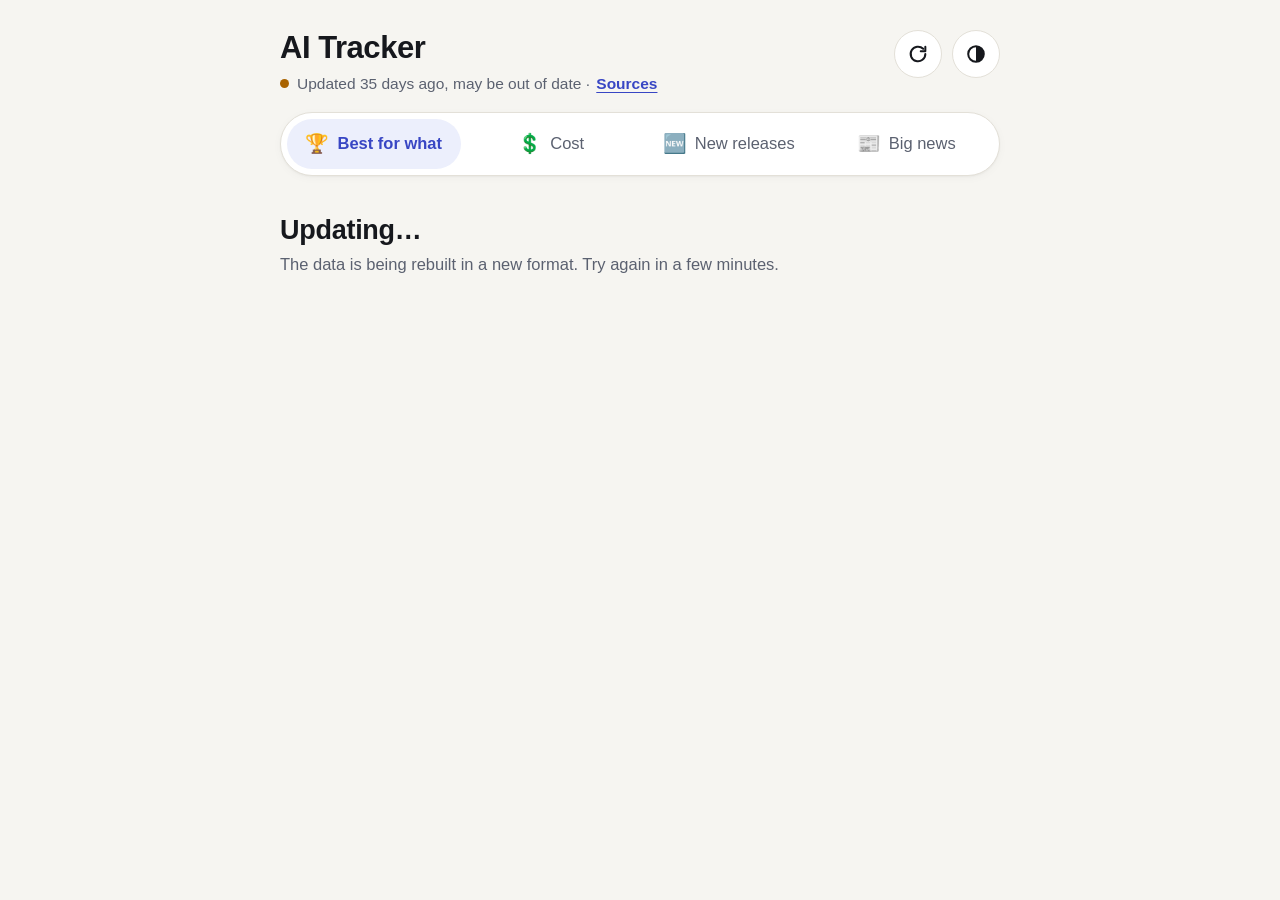
==== commit cab40682: "v4: 4 tabs with sources (written by Claude Opus 5.5)" ====
--- a/index.html
+++ b/index.html
@@ -3,8 +3,8 @@
 <head>
 <meta charset="utf-8">
 <meta name="viewport" content="width=device-width, initial-scale=1, viewport-fit=cover">
-<title>AI Tracker: the best AI for each job, kept up to date</title>
-<meta name="description" content="Which AI is best for each job, what's new, prices and news, in plain English. Updates itself every day.">
+<title>AI Tracker: which AI is best for what, what it costs, and what's new</title>
+<meta name="description" content="Which AI model is best for each job, what each one costs, the newest releases and the big news. Picked by fixed rules from independent sources. Updates itself every day.">
 <meta name="theme-color" content="#0f131a" media="(prefers-color-scheme: dark)">
 <meta name="theme-color" content="#f6f5f1" media="(prefers-color-scheme: light)">
 <meta name="apple-mobile-web-app-capable" content="yes">
@@ -21,7 +21,7 @@
 <header class="top page">
   <div class="title">
     <h1>AI Tracker</h1>
-    <p class="stamp" id="stamp" aria-live="polite">Loading…</p>
+    <p class="stamp"><span id="stamp" aria-live="polite">Loading…</span> · <button type="button" class="linkbtn" id="srcbtn" data-tab="sources">Sources</button></p>
   </div>
   <div class="actions">
     <button id="refresh" class="icon-btn" type="button" aria-label="Check for new data" title="Check for new data"><span aria-hidden="true"><svg width="22" height="22" viewBox="0 0 24 24" fill="none" stroke="currentColor" stroke-width="2.2" stroke-linecap="round" stroke-linejoin="round"><path d="M20 12a8 8 0 1 1-2.34-5.66"/><path d="M20 4v5h-5"/></svg></span></button>
@@ -30,9 +30,10 @@
 </header>
 <nav class="tabs" id="tabs" aria-label="Main">
   <div class="pill">
-    <button type="button" data-tab="today" aria-current="page"><span class="ti" aria-hidden="true">🏠</span><span>Home</span></button>
-    <button type="button" data-tab="best"><span class="ti" aria-hidden="true">⭐</span><span>Best AI</span></button>
-    <button type="button" data-tab="more"><span class="ti" aria-hidden="true">☰</span><span>More</span></button>
+    <button type="button" data-tab="best" aria-current="page"><span class="ti" aria-hidden="true">🏆</span><span>Best for what</span></button>
+    <button type="button" data-tab="cost"><span class="ti" aria-hidden="true">💲</span><span>Cost</span></button>
+    <button type="button" data-tab="releases"><span class="ti" aria-hidden="true">🆕</span><span>New releases</span></button>
+    <button type="button" data-tab="news"><span class="ti" aria-hidden="true">📰</span><span>Big news</span></button>
   </div>
 </nav>
 <main id="main" class="page" tabindex="-1">
--- a/app.css
+++ b/app.css
@@ -1,22 +1,25 @@
-/* AI Tracker, simple look: one calm column, big cards that open with a tap.
-   Phone: tabs in a bar at the bottom. Tablet and wider: tabs in one row at the top. */
+/* AI Tracker: one calm column, big text, cards that open with a tap.
+   Phone: 4 tabs in a bar at the bottom. Tablet and wider: tabs in one row at the top. */
 :root{
   --bg:#f6f5f1;--card:#ffffff;--soft:#eceffc;--text:#16181d;--muted:#5b6170;--line:#e3e0d8;
   --accent:#3846c4;--on-accent:#ffffff;--good:#2b8547;--warn:#a96300;
+  --tie:#7a4fc2;--tie-soft:#f1eafc;--new:#a96300;--new-soft:#fbf0dc;--none-soft:#eef0f3;
   --shadow:0 1px 2px rgba(22,24,29,.04),0 2px 10px rgba(22,24,29,.03);
-  --r:20px;--nav:74px;
+  --r:20px;--nav:76px;
   color-scheme:light;
 }
 @media (prefers-color-scheme: dark){
   :root:not([data-theme="light"]){
     --bg:#0f131a;--card:#171c25;--soft:#20283b;--text:#eef1f6;--muted:#a3abbb;--line:#29303c;
-    --accent:#9ba6ff;--on-accent:#0f131a;--good:#62d283;--warn:#f0b54a;--shadow:none;
+    --accent:#9ba6ff;--on-accent:#0f131a;--good:#62d283;--warn:#f0b54a;
+    --tie:#c7a6ff;--tie-soft:#2a2240;--new:#f0b54a;--new-soft:#33290f;--none-soft:#232a36;--shadow:none;
     color-scheme:dark;
   }
 }
 :root[data-theme="dark"]{
   --bg:#0f131a;--card:#171c25;--soft:#20283b;--text:#eef1f6;--muted:#a3abbb;--line:#29303c;
-  --accent:#9ba6ff;--on-accent:#0f131a;--good:#62d283;--warn:#f0b54a;--shadow:none;
+  --accent:#9ba6ff;--on-accent:#0f131a;--good:#62d283;--warn:#f0b54a;
+  --tie:#c7a6ff;--tie-soft:#2a2240;--new:#f0b54a;--new-soft:#33290f;--none-soft:#232a36;--shadow:none;
   color-scheme:dark;
 }
 
@@ -30,6 +33,8 @@
 :focus-visible{outline:3px solid var(--accent);outline-offset:3px;border-radius:10px}
 .skip{position:absolute;left:-999px;top:0}
 .skip:focus{left:12px;top:12px;background:var(--card);padding:10px 14px;z-index:60}
+.muted{color:var(--muted)}
+.ok{color:var(--good)}.warn{color:var(--warn)}
 
 .page{max-width:760px;margin:0 auto;
   padding-left:max(20px,env(safe-area-inset-left,0px));padding-right:max(20px,env(safe-area-inset-right,0px))}
@@ -42,30 +47,41 @@
 .stamp{margin:6px 0 0;font-size:15.5px;color:var(--muted)}
 .stamp .dot{display:inline-block;width:9px;height:9px;border-radius:50%;background:var(--good);margin-right:8px;vertical-align:1px}
 .stamp .dot.old{background:var(--warn)}
+.linkbtn{border:0;background:none;padding:4px 2px;margin:-4px 0;color:var(--accent);font-weight:650;cursor:pointer;text-decoration:underline;text-underline-offset:3px}
+.linkbtn[aria-current="page"]{text-decoration:none;color:var(--text)}
 .actions{display:flex;gap:10px;flex:none}
 .icon-btn{width:48px;height:48px;border-radius:50%;border:1px solid var(--line);background:var(--card);cursor:pointer;
   font-size:21px;line-height:1;display:grid;place-items:center;padding:0}
+.icon-btn svg{display:block}
 .icon-btn.spin span{display:inline-block;animation:spin 1s linear infinite;transform-origin:50% 50%}
 @keyframes spin{to{transform:rotate(360deg)}}
 
 /* tabs: bottom bar on phone */
 .tabs{position:fixed;left:0;right:0;bottom:0;z-index:30;background:var(--card);border-top:1px solid var(--line);
-  padding:6px max(8px,env(safe-area-inset-right,0px)) calc(6px + env(safe-area-inset-bottom,0px)) max(8px,env(safe-area-inset-left,0px))}
-.tabs .pill{display:grid;grid-template-columns:repeat(3,1fr);gap:6px;max-width:560px;margin:0 auto}
-.tabs button{border:0;background:none;cursor:pointer;color:var(--muted);border-radius:16px;min-height:60px;
-  display:flex;flex-direction:column;align-items:center;justify-content:center;gap:3px;font-size:15px;padding:6px 4px}
-.tabs .ti{font-size:23px;line-height:1}
+  padding:6px max(6px,env(safe-area-inset-right,0px)) calc(6px + env(safe-area-inset-bottom,0px)) max(6px,env(safe-area-inset-left,0px))}
+.tabs .pill{display:grid;grid-template-columns:repeat(4,1fr);gap:4px;max-width:620px;margin:0 auto}
+.tabs button{border:0;background:none;cursor:pointer;color:var(--muted);border-radius:16px;min-height:62px;min-width:0;
+  display:flex;flex-direction:column;align-items:center;justify-content:center;gap:3px;font-size:13.5px;line-height:1.15;padding:6px 2px;text-align:center}
+.tabs .ti{font-size:22px;line-height:1}
 .tabs button[aria-current="page"]{background:var(--soft);color:var(--accent);font-weight:700}
 
 /* content */
 main:focus{outline:none}
-.view h2{font-size:27px;line-height:1.2;font-weight:800;letter-spacing:-.01em;margin:38px 0 4px;text-wrap:balance}
-.view > h2:first-child{margin-top:26px}
+.view h2{font-size:27px;line-height:1.2;font-weight:800;letter-spacing:-.01em;margin:26px 0 6px;text-wrap:balance}
+.view h3{font-size:20px;line-height:1.3;font-weight:800;margin:30px 0 8px;text-wrap:balance}
 .sub{margin:0 0 18px;color:var(--muted);font-size:16.5px}
+.note{color:var(--muted);font-size:15.5px;margin:0 0 12px}
+.note.bad{color:var(--warn)}
 .stack{display:grid;gap:14px}
+.card{background:var(--card);border:1px solid var(--line);border-radius:var(--r);box-shadow:var(--shadow)}
+.prose{padding:18px 20px;margin-top:18px}
+.prose h3{margin-top:0}
+.prose p{margin:0 0 10px;color:var(--muted)}
+.prose p:last-child{margin-bottom:0}
+.prose b{color:var(--text)}
 
-/* tap-to-open cards (Home and Best AI) */
-details.pick,details.sec{background:var(--card);border:1px solid var(--line);border-radius:var(--r);box-shadow:var(--shadow)}
+/* pick cards */
+details.pick{background:var(--card);border:1px solid var(--line);border-radius:var(--r);box-shadow:var(--shadow)}
 details > summary{list-style:none;cursor:pointer}
 details > summary::-webkit-details-marker{display:none}
 .pick > summary{display:grid;grid-template-columns:58px minmax(0,1fr) 22px;gap:16px;align-items:center;padding:20px}
@@ -74,54 +90,64 @@
 .lab{font-size:15.5px;color:var(--muted)}
 .name{font-size:23px;line-height:1.2;font-weight:800;letter-spacing:-.01em;overflow-wrap:anywhere;margin:2px 0}
 .who{font-size:16.5px;color:var(--muted)}
+.badges{margin-top:6px}
+.badge{display:inline-block;font-size:13.5px;font-weight:700;line-height:1.3;padding:3px 10px;border-radius:999px;white-space:nowrap}
+.badge.new{background:var(--new-soft);color:var(--new)}
+.badge.tie{background:var(--tie-soft);color:var(--tie)}
+.badge.none{background:var(--none-soft);color:var(--muted)}
+.fast{display:inline-block;font-size:12.5px;font-weight:700;line-height:1.3;padding:1px 8px;border-radius:999px;background:var(--new-soft);color:var(--new);white-space:nowrap;vertical-align:2px;margin-left:4px}
+.badge.one{background:var(--none-soft);color:var(--text);white-space:normal}
+.note.aa{font-size:14.5px}
 .chev{width:11px;height:11px;border-right:2.5px solid var(--muted);border-bottom:2.5px solid var(--muted);
   transform:rotate(-45deg);justify-self:center;transition:transform .15s ease}
 details[open] > summary .chev{transform:rotate(45deg) translate(-2px,-2px)}
-.pick .body{padding:0 20px 20px 94px;color:var(--muted)}
+.pick .body{padding:0 20px 20px 94px}
 .pick .body p{margin:0 0 12px}
-.pick .body p:last-child{margin-bottom:0}
-.pick .body b{color:var(--text)}
-.src{font-size:15.5px}
+.why{font-size:17px;color:var(--text)}
+.newnote{color:var(--muted);font-size:15.5px}
+.newnote b{color:var(--text)}
 
-/* What's new lines */
-.lines{list-style:none;margin:0;padding:0;background:var(--card);border:1px solid var(--line);border-radius:var(--r);box-shadow:var(--shadow);overflow:hidden}
-.lines li + li{border-top:1px solid var(--line)}
-.lines a,.lines .nolink{display:block;padding:17px 20px;color:var(--text);text-decoration:none}
-.lines a:hover .lt{text-decoration:underline}
-.lt{display:block;font-weight:650;line-height:1.35;overflow-wrap:anywhere}
-.lm{display:block;font-size:15px;color:var(--muted);margin-top:3px}
-.golink{display:inline-block;margin-top:14px;font-weight:650;font-size:16.5px;padding:8px 2px;text-decoration:none}
-.golink:hover{text-decoration:underline}
+.cand{border-top:1px solid var(--line);padding-top:12px;margin-top:12px}
+.cand .cn{margin:0 0 4px;overflow-wrap:anywhere}
+.ranks{list-style:none;margin:0 0 6px;padding:0;font-size:15.5px;color:var(--muted)}
+.ranks li{padding:5px 0;overflow-wrap:anywhere}
+.ranks li b{color:var(--text);font-weight:600;font-variant-numeric:tabular-nums}
+.ranks li.agree b{color:var(--text)}
+.tick{color:var(--good);font-weight:700;white-space:nowrap}
 
-/* More: sections that open with a tap */
-details.sec{scroll-margin-top:16px}
-.sec > summary{display:grid;grid-template-columns:minmax(0,1fr) 22px;gap:14px;align-items:center;padding:22px 20px}
-.sec > summary b{display:block;font-size:20.5px;font-weight:800;letter-spacing:-.01em}
-.sec > summary small{display:block;font-size:16px;color:var(--muted);margin-top:2px}
-.sec .body{padding:0 20px 20px}
-.note{color:var(--muted);font-size:15.5px;margin:0 0 14px}
-.note.bad{color:var(--warn)}
+/* See more: per job */
+.job{background:var(--card);border:1px solid var(--line);border-radius:var(--r);box-shadow:var(--shadow);padding:18px 20px;margin-top:16px}
+.job h3{margin:0 0 8px}
+.boards{list-style:none;margin:0 0 4px;padding:0;font-size:15.5px}
+.boards li{padding:7px 0;border-top:1px solid var(--line);overflow-wrap:anywhere}
+.boards .top3{display:block;color:var(--muted)}
+.sub-more{margin-top:12px}
+.sub-more > summary{color:var(--accent);font-weight:650;padding:8px 0}
 
-.rows{list-style:none;margin:0;padding:0}
-.rows li{display:flex;align-items:baseline;gap:14px;padding:14px 0}
+/* simple lists */
+.rows{list-style:none;margin:0;padding:0 20px}
+.rows li{display:flex;align-items:baseline;gap:14px;padding:16px 0}
 .rows li + li{border-top:1px solid var(--line)}
-.rk{flex:none;width:26px;font-weight:700;color:var(--muted);font-variant-numeric:tabular-nums}
+.rows li.mo{display:block;font-size:13.5px;font-weight:700;letter-spacing:.06em;text-transform:uppercase;color:var(--muted);padding:18px 0 6px}
+.rows li.mo + li{border-top:0}
 .rn{flex:1 1 auto;min-width:0}
-.rn b,.rn a{display:block;font-weight:650;color:var(--text);text-decoration:none;overflow-wrap:anywhere}
-.rn a:hover{text-decoration:underline}
-.rn small{display:block;font-size:15px;color:var(--muted)}
-.rn small a{display:inline;font-weight:400;color:var(--accent);text-decoration:underline}
-.icon-btn svg{display:block}
-.rv{flex:none;text-align:right;white-space:nowrap;font-variant-numeric:tabular-nums;font-weight:600}
-.rv.ok{color:var(--good)}.rv.bad{color:var(--warn)}
+.rn b{font-weight:650;color:var(--text);overflow-wrap:anywhere}
+.rn > a{display:inline;color:var(--text);text-decoration:none}
+.rn > a:hover b{text-decoration:underline}
+.rn small{display:block;font-size:15px;color:var(--muted);margin-top:2px}
+.rn small a{color:var(--accent)}
+.rv{flex:none;text-align:right;white-space:nowrap;font-variant-numeric:tabular-nums;font-weight:650}
+.free{color:var(--good);font-weight:700}
+.plans{display:flex;flex-wrap:wrap;gap:6px 14px;margin:6px 0 2px;font-size:15.5px;color:var(--muted)}
+.plans b{color:var(--text);font-weight:650}
+.tag{display:inline-block;font-size:12.5px;font-weight:700;letter-spacing:.03em;text-transform:uppercase;color:var(--accent);background:var(--soft);
+  border-radius:999px;padding:2px 9px;margin:0 8px 4px 0;vertical-align:2px}
+.srcs .rn small + small{margin-top:4px}
 
-.chips{display:flex;flex-wrap:wrap;gap:8px;margin:0 0 14px}
-.chip{min-height:44px;padding:8px 16px;border-radius:999px;border:1px solid var(--line);background:var(--bg);cursor:pointer;font-size:15.5px}
-.chip[aria-pressed="true"]{background:var(--accent);border-color:var(--accent);color:var(--on-accent);font-weight:650}
-.morebtn{display:block;width:100%;margin-top:12px;min-height:50px;border-radius:14px;border:1px solid var(--line);
-  background:var(--bg);cursor:pointer;font-weight:650;font-size:16px}
-.help p{margin:0 0 10px;color:var(--muted)}
-.help b{color:var(--text)}
+.morebtn,.backbtn{display:flex;align-items:center;justify-content:center;width:100%;min-height:52px;margin-top:16px;border-radius:14px;
+  border:1px solid var(--line);background:var(--card);cursor:pointer;font-weight:700;font-size:16.5px;color:var(--accent);text-decoration:none}
+.backbtn{width:auto;display:inline-flex;padding:0 18px;margin:18px 0 0;font-weight:650}
+.credits{margin:22px 0 0;font-size:14.5px;color:var(--muted)}
 
 .offline{position:fixed;left:50%;transform:translateX(-50%);bottom:calc(var(--nav) + env(safe-area-inset-bottom,0px) + 16px);
   background:var(--text);color:var(--bg);padding:10px 16px;border-radius:999px;font-size:15px;z-index:40;max-width:calc(100% - 32px);text-align:center}
@@ -134,16 +160,16 @@
   .tabs{position:sticky;top:0;bottom:auto;background:var(--bg);border-top:0;
     padding:calc(12px + env(safe-area-inset-top,0px)) max(20px,env(safe-area-inset-right,0px)) 12px max(20px,env(safe-area-inset-left,0px))}
   .tabs .pill{max-width:720px;background:var(--card);border:1px solid var(--line);border-radius:999px;padding:6px;box-shadow:var(--shadow)}
-  .tabs button{flex-direction:row;gap:10px;min-height:52px;border-radius:999px;font-size:17.5px}
-  .tabs .ti{font-size:20px}
-  details.sec{scroll-margin-top:100px}
+  .tabs button{flex-direction:row;gap:8px;min-height:50px;border-radius:999px;font-size:16.5px;padding:6px 10px}
+  .tabs .ti{font-size:19px}
   .offline{bottom:24px}
 }
 @media (max-width:420px){
   .top h1{font-size:28px}
-  .pick > summary{grid-template-columns:52px minmax(0,1fr) 20px;gap:14px;padding:18px}
-  .ico{width:52px;height:52px;font-size:26px}
+  .pick > summary{grid-template-columns:50px minmax(0,1fr) 20px;gap:14px;padding:18px}
+  .ico{width:50px;height:50px;font-size:25px}
   .name{font-size:21.5px}
-  .pick .body{padding:0 18px 18px 84px}
+  .pick .body{padding:0 18px 18px 18px}
+  .rows{padding:0 16px}
 }
 @media (prefers-reduced-motion:reduce){*{animation:none!important;transition:none!important}}
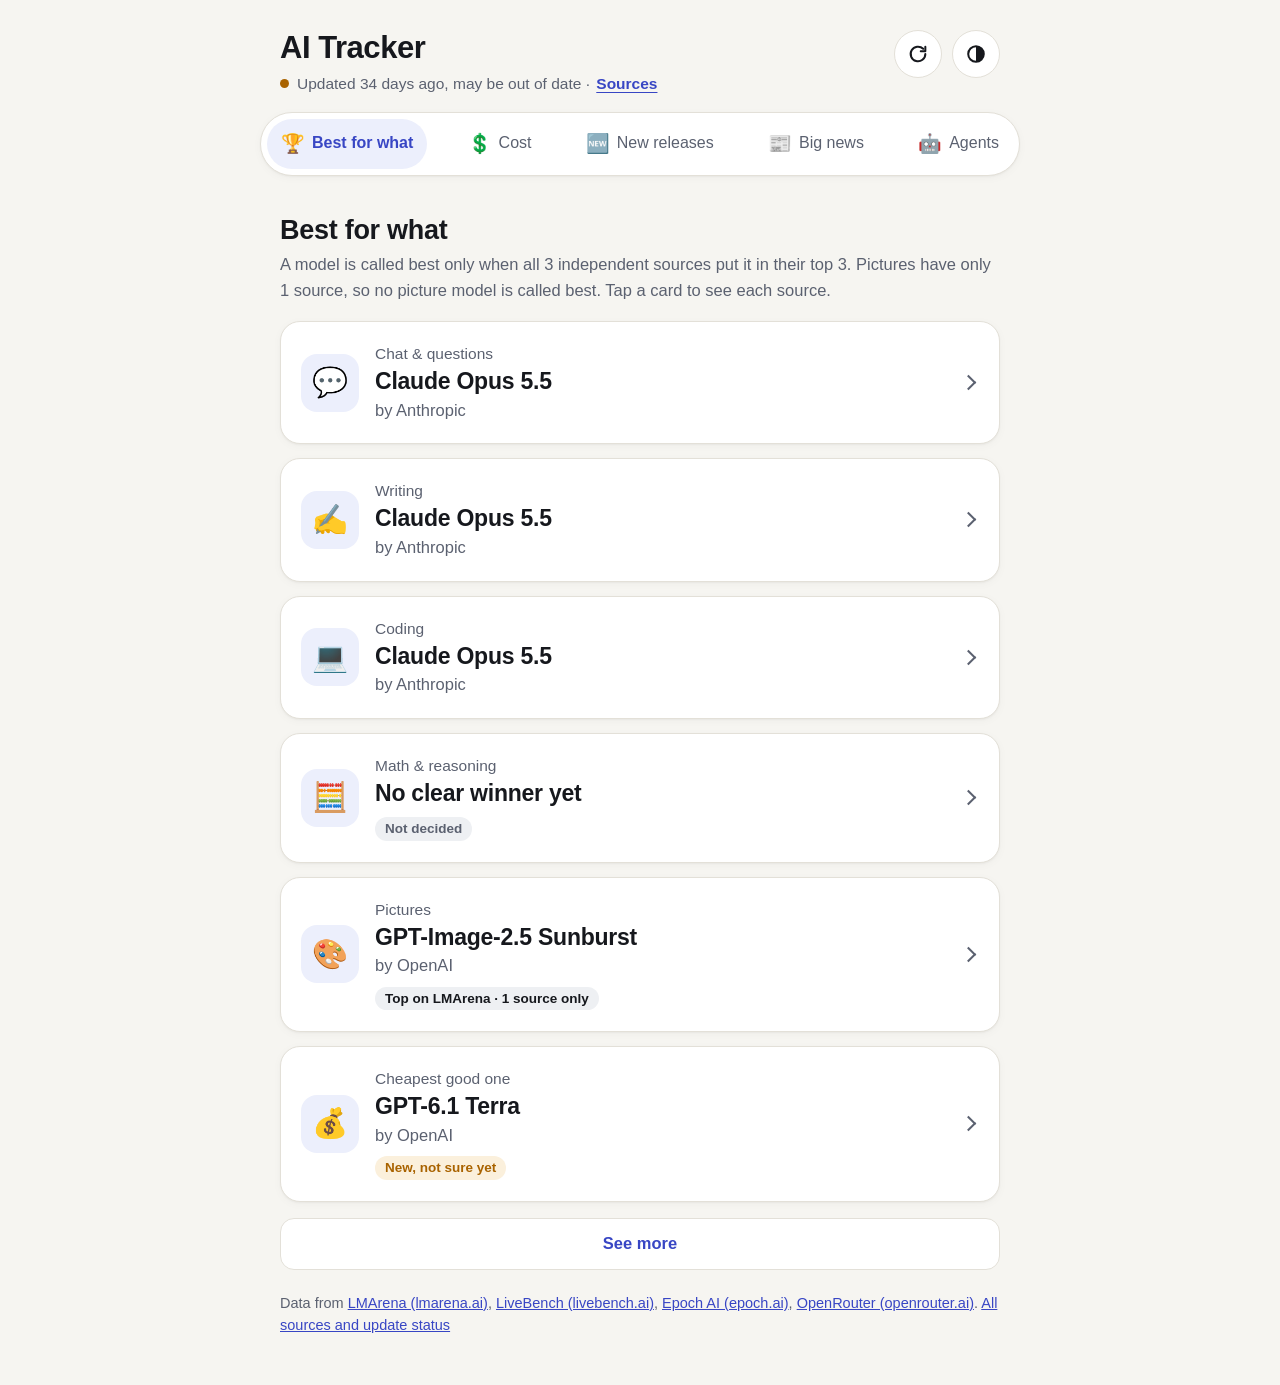
==== commit c504021f: "v6: Agents tab, sw v6-2026-11-02 — written by Claude Opus 5.5" ====
--- a/index.html
+++ b/index.html
@@ -4,7 +4,7 @@
 <meta charset="utf-8">
 <meta name="viewport" content="width=device-width, initial-scale=1, viewport-fit=cover">
 <title>AI Tracker: which AI is best for what, what it costs, and what's new</title>
-<meta name="description" content="Which AI model is best for each job, what each one costs, the newest releases and the big news. Picked by fixed rules from independent sources. Updates itself every day.">
+<meta name="description" content="Which AI model is best for each job, what each one costs, the newest releases, the big news and AI agents. Picked by fixed rules from independent sources. Updates itself every day.">
 <meta name="theme-color" content="#0f131a" media="(prefers-color-scheme: dark)">
 <meta name="theme-color" content="#f6f5f1" media="(prefers-color-scheme: light)">
 <meta name="apple-mobile-web-app-capable" content="yes">
@@ -30,10 +30,11 @@
 </header>
 <nav class="tabs" id="tabs" aria-label="Main">
   <div class="pill">
-    <button type="button" data-tab="best" aria-current="page"><span class="ti" aria-hidden="true">🏆</span><span>Best for what</span></button>
-    <button type="button" data-tab="cost"><span class="ti" aria-hidden="true">💲</span><span>Cost</span></button>
-    <button type="button" data-tab="releases"><span class="ti" aria-hidden="true">🆕</span><span>New releases</span></button>
-    <button type="button" data-tab="news"><span class="ti" aria-hidden="true">📰</span><span>Big news</span></button>
+    <button type="button" data-tab="best" aria-current="page" aria-label="Best for what"><span class="ti" aria-hidden="true">🏆</span><span class="long">Best for what</span><span class="short" aria-hidden="true">Best</span></button>
+    <button type="button" data-tab="cost" aria-label="Cost"><span class="ti" aria-hidden="true">💲</span><span class="long">Cost</span><span class="short" aria-hidden="true">Cost</span></button>
+    <button type="button" data-tab="releases" aria-label="New releases"><span class="ti" aria-hidden="true">🆕</span><span class="long">New releases</span><span class="short" aria-hidden="true">New</span></button>
+    <button type="button" data-tab="news" aria-label="Big news"><span class="ti" aria-hidden="true">📰</span><span class="long">Big news</span><span class="short" aria-hidden="true">News</span></button>
+    <button type="button" data-tab="agents" aria-label="Agents"><span class="ti" aria-hidden="true">🤖</span><span class="long">Agents</span><span class="short" aria-hidden="true">Agents</span></button>
   </div>
 </nav>
 <main id="main" class="page" tabindex="-1">
--- a/app.css
+++ b/app.css
@@ -1,5 +1,5 @@
 /* AI Tracker: one calm column, big text, cards that open with a tap.
-   Phone: 4 tabs in a bar at the bottom. Tablet and wider: tabs in one row at the top. */
+   Phone: 5 tabs in a bar at the bottom (short labels). Tablet and wider: tabs in one row at the top (full labels). */
 :root{
   --bg:#f6f5f1;--card:#ffffff;--soft:#eceffc;--text:#16181d;--muted:#5b6170;--line:#e3e0d8;
   --accent:#3846c4;--on-accent:#ffffff;--good:#2b8547;--warn:#a96300;
@@ -59,10 +59,11 @@
 /* tabs: bottom bar on phone */
 .tabs{position:fixed;left:0;right:0;bottom:0;z-index:30;background:var(--card);border-top:1px solid var(--line);
   padding:6px max(6px,env(safe-area-inset-right,0px)) calc(6px + env(safe-area-inset-bottom,0px)) max(6px,env(safe-area-inset-left,0px))}
-.tabs .pill{display:grid;grid-template-columns:repeat(4,1fr);gap:4px;max-width:620px;margin:0 auto}
+.tabs .pill{display:grid;grid-template-columns:repeat(5,minmax(0,1fr));gap:2px;max-width:620px;margin:0 auto}
 .tabs button{border:0;background:none;cursor:pointer;color:var(--muted);border-radius:16px;min-height:62px;min-width:0;
   display:flex;flex-direction:column;align-items:center;justify-content:center;gap:3px;font-size:13.5px;line-height:1.15;padding:6px 2px;text-align:center}
 .tabs .ti{font-size:22px;line-height:1}
+.tabs .long{display:none}
 .tabs button[aria-current="page"]{background:var(--soft);color:var(--accent);font-weight:700}
 
 /* content */
@@ -95,6 +96,7 @@
 .badge.new{background:var(--new-soft);color:var(--new)}
 .badge.tie{background:var(--tie-soft);color:var(--tie)}
 .badge.none{background:var(--none-soft);color:var(--muted)}
+.stale{display:inline-block;font-size:12.5px;font-weight:700;color:var(--warn);white-space:nowrap;margin-left:4px}
 .fast{display:inline-block;font-size:12.5px;font-weight:700;line-height:1.3;padding:1px 8px;border-radius:999px;background:var(--new-soft);color:var(--new);white-space:nowrap;vertical-align:2px;margin-left:4px}
 .badge.one{background:var(--none-soft);color:var(--text);white-space:normal}
 .note.aa{font-size:14.5px}
@@ -143,6 +145,25 @@
 .tag{display:inline-block;font-size:12.5px;font-weight:700;letter-spacing:.03em;text-transform:uppercase;color:var(--accent);background:var(--soft);
   border-radius:999px;padding:2px 9px;margin:0 8px 4px 0;vertical-align:2px}
 .srcs .rn small + small{margin-top:4px}
+.rn small.checked + small.checked{margin-top:0}
+
+/* Agents tab */
+.abest{padding:18px 20px 6px;margin-bottom:6px}
+.abest h3{margin:0 0 4px;display:flex;align-items:center;gap:10px}
+.ico.sm{width:40px;height:40px;border-radius:12px;font-size:22px;flex:none}
+.abest .rows{padding:0}
+.abest .why{margin:6px 0 12px}
+b.big{font-size:21px;font-weight:800;letter-spacing:-.01em}
+h4.grp{font-size:15px;font-weight:700;letter-spacing:.05em;text-transform:uppercase;color:var(--muted);margin:18px 0 8px}
+.card.pad{padding:14px 20px;margin-top:12px}
+.card.pad.cand{border-top:1px solid var(--line)}
+.job h4{font-size:18px;margin:0 0 6px}
+.job h4 a{color:var(--text)}
+.top5{list-style:none;margin:6px 0 0;padding:0;font-size:15.5px}
+.top5 li{display:flex;align-items:baseline;gap:8px;padding:4px 0}
+.top5 .rk{flex:none;width:1.4em;color:var(--muted);font-variant-numeric:tabular-nums}
+.top5 .nm{flex:1 1 auto;min-width:0;overflow-wrap:anywhere}
+.top5 .sc{flex:none;font-variant-numeric:tabular-nums;font-weight:650}
 
 .morebtn,.backbtn{display:flex;align-items:center;justify-content:center;width:100%;min-height:52px;margin-top:16px;border-radius:14px;
   border:1px solid var(--line);background:var(--card);cursor:pointer;font-weight:700;font-size:16.5px;color:var(--accent);text-decoration:none}
@@ -159,9 +180,11 @@
   .top{padding-top:calc(30px + env(safe-area-inset-top,0px))}
   .tabs{position:sticky;top:0;bottom:auto;background:var(--bg);border-top:0;
     padding:calc(12px + env(safe-area-inset-top,0px)) max(20px,env(safe-area-inset-right,0px)) 12px max(20px,env(safe-area-inset-left,0px))}
-  .tabs .pill{max-width:720px;background:var(--card);border:1px solid var(--line);border-radius:999px;padding:6px;box-shadow:var(--shadow)}
-  .tabs button{flex-direction:row;gap:8px;min-height:50px;border-radius:999px;font-size:16.5px;padding:6px 10px}
+  .tabs .pill{max-width:760px;grid-template-columns:repeat(5,auto);justify-content:space-between;background:var(--card);border:1px solid var(--line);border-radius:999px;padding:6px;box-shadow:var(--shadow)}
+  .tabs button{flex-direction:row;gap:7px;min-height:50px;border-radius:999px;font-size:16px;padding:6px 14px;white-space:nowrap}
   .tabs .ti{font-size:19px}
+  .tabs .long{display:inline}
+  .tabs .short{display:none}
   .offline{bottom:24px}
 }
 @media (max-width:420px){
